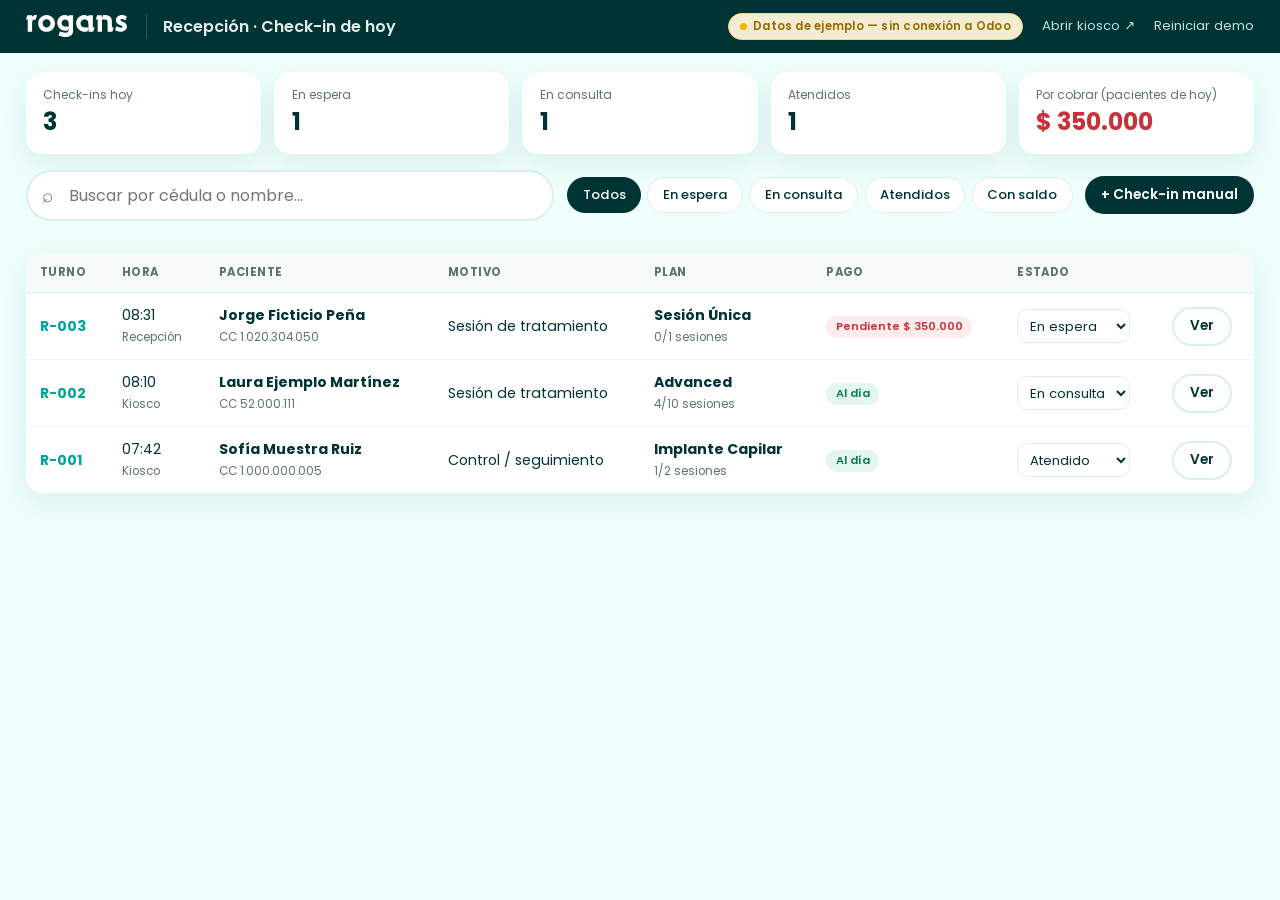
==== recepcion.html @ 2d528770 "Prototipo check-in Rogans (datos de ejemplo)" ====
<!doctype html>
<html lang="es-CO">
<head>
<meta charset="utf-8">
<meta name="viewport" content="width=device-width,initial-scale=1">
<meta name="robots" content="noindex,nofollow">
<title>Rogans · Panel de recepción (prototipo)</title>
<link rel="icon" href="assets/img/icon-32.png">
<link rel="stylesheet" href="css/styles.css">
</head>
<body>
<div class="rec">
  <header class="r-top">
    <img src="assets/img/logo-blanco.svg" alt="Rogans">
    <span class="title">Recepción · Check-in de hoy</span>
    <span class="sp"></span>
    <span class="demo-badge">Datos de ejemplo — sin conexión a Odoo</span>
    <a href="index.html" target="_blank" rel="noopener">Abrir kiosco ↗</a>
    <a href="#" id="reset">Reiniciar demo</a>
  </header>
  <main class="r-main">
    <div class="kpis" id="kpis"></div>
    <div class="toolbar">
      <div class="search"><input id="q" placeholder="Buscar por cédula o nombre…" inputmode="search" autocomplete="off"></div>
      <div class="filters" id="filters"></div>
      <button class="btn sm dark" id="nuevo">+ Check-in manual</button>
    </div>
    <div id="lookup"></div>
    <table class="list"><thead><tr><th>Turno</th><th>Hora</th><th>Paciente</th><th>Motivo</th><th>Plan</th><th>Pago</th><th>Estado</th><th></th></tr></thead><tbody id="rows"></tbody></table>
  </main>
</div>
<div id="drawer-root"></div>
<div id="modal-root"></div>
<script src="js/data.js"></script>
<script src="js/odooService.js"></script>
<script src="js/util.js"></script>
<script src="js/recepcion.js"></script>
</body>
</html>
---- css/styles.css ----
@font-face{font-family:Poppins;src:url(../assets/fonts/Poppins-Regular.ttf) format("truetype");font-weight:400;font-display:swap}
@font-face{font-family:Poppins;src:url(../assets/fonts/Poppins-Medium.ttf) format("truetype");font-weight:500;font-display:swap}
@font-face{font-family:Poppins;src:url(../assets/fonts/Poppins-SemiBold.ttf) format("truetype");font-weight:600;font-display:swap}
@font-face{font-family:Poppins;src:url(../assets/fonts/Poppins-Bold.ttf) format("truetype");font-weight:700;font-display:swap}
:root{--teal:#00d0c0;--teal2:#00a49b;--dark:#003334;--mint:#eefffc;--ink:#2b4647;--muted:#5d7374;--line:#d9efec;
--red:#c8323a;--redbg:#fdecee;--amber:#9a6a00;--amberbg:#fff6dc;--green:#0b7a52;--greenbg:#e3f7ee;--blue:#245b9e;--bluebg:#e8f0fb;
--r:18px;--sh:0 10px 30px rgba(0,51,52,.08)}
*{box-sizing:border-box;margin:0;padding:0;-webkit-tap-highlight-color:transparent}
html,body{height:100%}
body{font-family:Poppins,system-ui,sans-serif;color:var(--dark);background:var(--mint);-webkit-text-size-adjust:100%}
button{font:inherit;color:inherit;background:none;border:0;cursor:pointer;touch-action:manipulation}
input,select,textarea{font:inherit;color:inherit}
.hidden{display:none!important}
.demo-badge{display:inline-flex;align-items:center;gap:.4rem;font-size:.72rem;font-weight:600;letter-spacing:.02em;color:var(--amber);background:var(--amberbg);border:1px solid #f1d58a;border-radius:999px;padding:.25rem .7rem;white-space:nowrap}
.demo-badge::before{content:"";width:7px;height:7px;border-radius:50%;background:#f5b301}
.tag{display:inline-block;font-size:.7rem;font-weight:600;border-radius:999px;padding:.15rem .6rem;white-space:nowrap}
.tag.ok{background:var(--greenbg);color:var(--green)} .tag.bad{background:var(--redbg);color:var(--red)}
.tag.warn{background:var(--amberbg);color:var(--amber)} .tag.info{background:var(--bluebg);color:var(--blue)} .tag.mute{background:#eef3f3;color:var(--muted)}
.tag.ex{background:#fff;border:1px dashed #e0a800;color:var(--amber)}
.btn{display:inline-flex;align-items:center;justify-content:center;gap:.5rem;border-radius:999px;font-weight:600;padding:.85rem 1.6rem;background:var(--teal);color:var(--dark);transition:transform .1s,background .2s;min-height:52px}
.btn:active{transform:scale(.97)} .btn:hover{background:#19e0d0}
.btn.dark{background:var(--dark);color:#fff} .btn.dark:hover{background:#0b4a4b}
.btn.ghost{background:transparent;border:2px solid var(--line);color:var(--dark)} .btn.ghost:hover{border-color:var(--teal)}
.btn.sm{min-height:38px;padding:.45rem 1rem;font-size:.85rem}
.btn[disabled]{opacity:.4;pointer-events:none}
.card{background:#fff;border-radius:var(--r);box-shadow:var(--sh);padding:1.4rem}

/* ================= KIOSK ================= */
.kiosk{height:100vh;height:100dvh;display:flex;flex-direction:column;overflow:hidden;user-select:none;-webkit-user-select:none}
.k-top{display:flex;align-items:center;gap:1rem;padding:1rem 2rem;background:#fff;border-bottom:1px solid var(--line);flex:0 0 auto}
.k-top img{height:26px}
.k-top .sp{flex:1}
.k-top .clock{font-weight:600;color:var(--muted);font-size:.95rem}
.k-top a.rec-link{font-size:.75rem;color:var(--muted);text-decoration:none;border:1px solid var(--line);border-radius:999px;padding:.25rem .7rem}
.k-steps{display:flex;gap:.4rem;align-items:center}
.k-steps i{width:28px;height:6px;border-radius:9px;background:var(--line);display:block;transition:background .3s}
.k-steps i.on{background:var(--teal)}
.k-body{flex:1;overflow:auto;position:relative}
.screen{min-height:100%;padding:2rem 3rem 2.5rem;display:flex;flex-direction:column;animation:fade .35s ease}
@keyframes fade{from{opacity:0;transform:translateY(8px)}to{opacity:1;transform:none}}
.screen h1{font-size:2.3rem;line-height:1.15;font-weight:700;letter-spacing:-.01em}
.screen h1 em{font-style:normal;color:var(--teal2)}
.screen .lead{font-size:1.15rem;color:var(--muted);margin-top:.4rem}
.k-actions{display:flex;gap:1rem;justify-content:flex-end;margin-top:auto;padding-top:1.2rem;position:sticky;bottom:0;background:linear-gradient(to top,var(--mint) 70%,rgba(238,255,252,0));padding-bottom:.2rem;z-index:2}
.k-actions .btn{min-height:64px;font-size:1.15rem;padding:1rem 2.4rem}
.k-actions .left{margin-right:auto}

/* welcome */
.welcome{background:var(--dark);color:#fff;justify-content:center;align-items:flex-start;position:relative;overflow:hidden;padding:3rem 5rem}
.welcome::after{content:"";position:absolute;right:-12vw;top:-10vh;width:60vw;height:60vw;border-radius:50%;background:radial-gradient(circle at 30% 30%,rgba(0,208,192,.45),rgba(0,208,192,0) 65%)}
.welcome .logo{height:46px;margin-bottom:2.2rem}
.welcome h1{font-size:3.4rem;max-width:15ch}
.welcome h1 em{color:var(--teal)}
.welcome p{font-size:1.3rem;color:#bfe0dd;margin:1rem 0 2.4rem;max-width:34ch}
.welcome .btn{font-size:1.4rem;min-height:84px;padding:1.2rem 3.2rem;position:relative;z-index:1}
.welcome .meta{position:absolute;left:5rem;bottom:2rem;display:flex;gap:1rem;align-items:center;color:#8fb3b1;font-size:.9rem;z-index:1}
.welcome .tiles{position:absolute;right:5rem;top:50%;transform:translateY(-50%);display:grid;gap:1rem;z-index:1}
.welcome .tile{background:rgba(255,255,255,.07);border:1px solid rgba(255,255,255,.12);border-radius:20px;padding:1rem 1.4rem;min-width:300px;display:flex;gap:1rem;align-items:center}
.welcome .tile b{display:block;font-size:1.05rem}.welcome .tile small{color:#9fc4c1}
.welcome .tile .n{width:42px;height:42px;border-radius:50%;background:var(--teal);color:var(--dark);font-weight:700;display:grid;place-items:center;flex:0 0 auto}

/* document */
.docgrid{display:grid;grid-template-columns:1.1fr 1fr;gap:2.5rem;margin-top:1.5rem;align-items:start}
.tipos{display:flex;flex-wrap:wrap;gap:.6rem;margin:1rem 0 1.4rem}
.tipos button{border:2px solid var(--line);background:#fff;border-radius:14px;padding:.7rem 1.1rem;font-weight:600;min-height:56px;text-align:left}
.tipos button small{display:block;font-weight:400;font-size:.72rem;color:var(--muted)}
.tipos button.on{border-color:var(--teal);background:#e6fffb;box-shadow:0 0 0 3px rgba(0,208,192,.2)}
.docdisplay{background:#fff;border:2px solid var(--line);border-radius:20px;padding:1.2rem 1.5rem;font-size:2.6rem;font-weight:600;letter-spacing:.08em;min-height:96px;display:flex;align-items:center}
.docdisplay.empty{color:#b5c9c8;font-size:1.4rem;letter-spacing:0;font-weight:500}
.docdisplay .caret{width:3px;height:2.4rem;background:var(--teal);margin-left:4px;animation:blink 1s steps(1) infinite}
@keyframes blink{50%{opacity:0}}
.keypad{display:grid;grid-template-columns:repeat(3,1fr);gap:.8rem}
.keypad button{background:#fff;border-radius:18px;box-shadow:var(--sh);font-size:2rem;font-weight:600;height:82px}
.keypad button:active{background:#e6fffb}
.keypad .fn{font-size:1rem;color:var(--muted)}
.demo-hint{margin-top:1.4rem;font-size:.85rem;color:var(--muted)}
.demo-hint .chips{display:flex;flex-wrap:wrap;gap:.5rem;margin-top:.5rem}
.demo-hint .chips button{border:1px dashed #9cc;border-radius:10px;padding:.35rem .7rem;font-size:.78rem;background:#fff}
.err{color:var(--red);font-weight:500;margin-top:.6rem;min-height:1.4rem}

/* loading */
.loading{align-items:center;justify-content:center;text-align:center}
.spinner{width:84px;height:84px;border-radius:50%;border:8px solid var(--line);border-top-color:var(--teal);animation:spin 1s linear infinite;margin-bottom:1.6rem}
@keyframes spin{to{transform:rotate(360deg)}}
.loading .steps{margin-top:1.2rem;color:var(--muted);text-align:left;display:grid;gap:.4rem}
.loading .steps div{opacity:.35;transition:opacity .3s}.loading .steps div.on{opacity:1}
.loading .steps div::before{content:"○ ";color:var(--teal2)}.loading .steps div.on::before{content:"✓ "}

/* forms */
.form{display:grid;grid-template-columns:repeat(3,1fr);gap:.8rem 1.2rem;margin-top:1.1rem}
.field{display:flex;flex-direction:column;gap:.35rem}
.field.s2{grid-column:span 2}.field.s3{grid-column:1/-1}
.field label{font-size:.8rem;font-weight:600;color:var(--muted)}
.field label .opt{font-weight:400}
.field input,.field select,.field textarea{border:2px solid var(--line);border-radius:14px;padding:.8rem 1rem;background:#fff;min-height:52px;font-size:1.05rem;width:100%}
.field input:focus,.field select:focus,.field textarea:focus{outline:none;border-color:var(--teal);box-shadow:0 0 0 3px rgba(0,208,192,.18)}
.field input[readonly]{background:#f3f8f8;color:var(--muted)}
.field.invalid input,.field.invalid select{border-color:var(--red)}
.consent{grid-column:1/-1;display:flex;gap:1rem;align-items:flex-start;background:#fff;border:2px solid var(--line);border-radius:16px;padding:1rem 1.2rem;cursor:pointer}
.consent input{width:30px;height:30px;accent-color:var(--teal2);flex:0 0 auto;margin-top:.1rem}
.consent span{font-size:.9rem;color:var(--ink);line-height:1.45}
.consent.invalid{border-color:var(--red)}
.who{display:flex;align-items:center;gap:1rem}
.avatar{width:64px;height:64px;border-radius:50%;background:var(--dark);color:var(--teal);font-weight:700;font-size:1.4rem;display:grid;place-items:center;flex:0 0 auto}
.found-banner{display:flex;align-items:center;gap:.8rem;background:#fff;border-radius:14px;padding:.6rem 1rem;font-size:.85rem;color:var(--muted);margin-top:1rem;border:1px solid var(--line);width:max-content;max-width:100%}

/* payment status */
.paygrid{display:grid;grid-template-columns:1.3fr 1fr;gap:1.5rem;margin-top:1.5rem;align-items:start}
.status-hero{border-radius:22px;padding:1.6rem 1.8rem;display:flex;gap:1.2rem;align-items:center}
.status-hero.ok{background:var(--greenbg);color:var(--green)}
.status-hero.bad{background:var(--redbg);color:var(--red)}
.status-hero .ic{width:64px;height:64px;border-radius:50%;display:grid;place-items:center;font-size:2rem;font-weight:700;background:#fff;flex:0 0 auto}
.status-hero h2{font-size:1.5rem}.status-hero p{color:var(--ink);opacity:.85}
.status-hero .amt{margin-left:auto;text-align:right}.status-hero .amt b{display:block;font-size:1.9rem;color:var(--red);white-space:nowrap}
.debts{margin-top:1rem;display:grid;gap:.7rem}
.debt{display:grid;grid-template-columns:1fr auto;gap:.2rem 1rem;background:#fff;border-radius:16px;padding:1rem 1.2rem;box-shadow:var(--sh)}
.debt b{font-size:1.05rem}.debt .m{font-weight:700;font-size:1.2rem;text-align:right}
.debt small{color:var(--muted)}
.paybox h3{font-size:1.1rem;margin-bottom:.8rem}
.payopt{display:flex;gap:1rem;align-items:center;width:100%;text-align:left;border:2px solid var(--line);background:#fff;border-radius:16px;padding:1rem 1.1rem;margin-bottom:.7rem;min-height:72px}
.payopt.on{border-color:var(--teal);background:#e6fffb}
.payopt .pi{width:44px;height:44px;border-radius:12px;background:var(--mint);display:grid;place-items:center;font-size:1.3rem;flex:0 0 auto}
.payopt b{display:block}.payopt small{color:var(--muted)}
.qrbox{display:flex;gap:1rem;align-items:center;background:#fff;border-radius:16px;padding:1rem;border:2px dashed var(--teal)}
.qrbox .qr{width:120px;height:120px;flex:0 0 auto;background:
 repeating-linear-gradient(90deg,var(--dark) 0 8px,transparent 8px 14px),repeating-linear-gradient(0deg,var(--dark) 0 6px,transparent 6px 15px);opacity:.85;border-radius:8px;position:relative}
.qrbox .qr::after{content:"DEMO";position:absolute;inset:40% 18%;background:#fff;display:grid;place-items:center;font-size:.7rem;font-weight:700;color:var(--amber)}
.pkg-active{display:flex;gap:1rem;align-items:center}
.progress{height:10px;background:var(--line);border-radius:9px;overflow:hidden;margin-top:.5rem}
.progress i{display:block;height:100%;background:var(--teal)}

/* packages */
.linetabs{display:flex;gap:.6rem;margin-top:1.2rem;flex-wrap:wrap}
.linetabs button{border-radius:999px;padding:.7rem 1.4rem;font-weight:600;border:2px solid var(--line);background:#fff;min-height:52px}
.linetabs button.on{background:var(--dark);color:#fff;border-color:var(--dark)}
.pkgs{display:grid;grid-template-columns:repeat(auto-fill,minmax(250px,1fr));gap:1rem;margin-top:1.2rem}
.pkg{position:relative;text-align:left;background:#fff;border:2px solid transparent;border-radius:20px;padding:1.2rem 1.2rem 1rem;box-shadow:var(--sh);display:flex;flex-direction:column;gap:.5rem;min-height:250px}
.pkg.on{border-color:var(--teal);box-shadow:0 0 0 4px rgba(0,208,192,.25)}
.pkg .pop{position:absolute;top:-10px;right:14px;background:var(--teal);color:var(--dark);font-size:.7rem;font-weight:700;border-radius:999px;padding:.2rem .7rem}
.pkg h3{font-size:1.2rem}
.pkg ul{list-style:none;font-size:.82rem;color:var(--ink);display:grid;gap:.2rem}
.pkg ul li::before{content:"✓ ";color:var(--teal2);font-weight:700}
.pkg .price{margin-top:auto;display:flex;align-items:baseline;gap:.5rem;flex-wrap:wrap}
.pkg .price b{font-size:1.35rem}.pkg .price s{color:var(--muted);font-size:.85rem}
.pkg .check{position:absolute;top:14px;right:14px;width:30px;height:30px;border-radius:50%;border:2px solid var(--line);display:grid;place-items:center;font-weight:700;color:#fff}
.pkg.on .check{background:var(--teal2);border-color:var(--teal2)}
.pkg-note{font-size:.78rem;color:var(--muted);margin-top:.8rem}

/* done */
.done{align-items:center;justify-content:center;text-align:center}
.done .big{width:110px;height:110px;border-radius:50%;background:var(--teal);display:grid;place-items:center;font-size:3.4rem;color:var(--dark);font-weight:700;margin-bottom:1rem;animation:pop .5s ease}
@keyframes pop{0%{transform:scale(.4)}70%{transform:scale(1.1)}100%{transform:scale(1)}}
.turno{background:var(--dark);color:#fff;border-radius:24px;padding:1.2rem 2.4rem;margin:1.4rem 0}
.turno small{color:#9fc4c1;display:block;font-size:.9rem}.turno b{font-size:3.4rem;letter-spacing:.06em;color:var(--teal)}
.summary{display:grid;grid-template-columns:repeat(3,minmax(0,1fr));gap:.8rem;max-width:900px;width:100%;text-align:left}
.summary div{background:#fff;border-radius:16px;padding:.9rem 1.1rem;box-shadow:var(--sh)}
.summary small{color:var(--muted);font-size:.75rem;display:block}.summary b{font-size:.98rem}
.countdown{margin-top:1.2rem;color:var(--muted);font-size:.9rem}

/* ================= RECEPCION ================= */
.rec{min-height:100vh;display:flex;flex-direction:column}
.r-top{display:flex;align-items:center;gap:1.2rem;padding:.8rem 1.6rem;background:var(--dark);color:#fff;position:sticky;top:0;z-index:5}
.r-top img{height:22px}
.r-top .title{font-weight:600;font-size:1rem;opacity:.9;border-left:1px solid rgba(255,255,255,.2);padding-left:1rem}
.r-top .sp{flex:1}
.r-top a{color:#bfe0dd;font-size:.82rem;text-decoration:none}
.r-top .demo-badge{background:rgba(255,246,220,.95)}
.r-main{padding:1.2rem 1.6rem 2rem;display:flex;flex-direction:column;gap:1rem;flex:1}
.kpis{display:grid;grid-template-columns:repeat(5,1fr);gap:.8rem}
.kpi{background:#fff;border-radius:16px;padding:.9rem 1.1rem;box-shadow:var(--sh)}
.kpi small{color:var(--muted);font-size:.75rem;display:block}.kpi b{font-size:1.5rem}
.kpi.red b{color:var(--red)}
.toolbar{display:flex;gap:.8rem;align-items:center;flex-wrap:wrap}
.search{flex:1;min-width:260px;position:relative}
.search input{width:100%;border:2px solid var(--line);border-radius:999px;padding:.7rem 1rem .7rem 2.6rem;background:#fff}
.search input:focus{outline:none;border-color:var(--teal)}
.search::before{content:"⌕";position:absolute;left:1rem;top:50%;transform:translateY(-50%);font-size:1.2rem;color:var(--muted)}
.filters{display:flex;gap:.4rem}
.filters button{border:1.5px solid var(--line);background:#fff;border-radius:999px;padding:.45rem .9rem;font-size:.82rem;font-weight:500}
.filters button.on{background:var(--dark);color:#fff;border-color:var(--dark)}
table.list{width:100%;border-collapse:separate;border-spacing:0;background:#fff;border-radius:16px;box-shadow:var(--sh);overflow:hidden;font-size:.88rem}
.list th{text-align:left;font-size:.72rem;text-transform:uppercase;letter-spacing:.04em;color:var(--muted);padding:.7rem .9rem;background:#f6fbfa;border-bottom:1px solid var(--line)}
.list td:first-child,.list th:first-child{white-space:nowrap}
.list td{padding:.75rem .9rem;border-bottom:1px solid #eef5f4;vertical-align:middle}
.list tr:last-child td{border-bottom:0}
.list tbody tr{cursor:pointer}.list tbody tr:hover td{background:#f8fdfc}
.list .turn{font-weight:700;color:var(--teal2)}
.list .pname b{display:block}.list .pname small{color:var(--muted)}
.list select{border:1.5px solid var(--line);border-radius:10px;padding:.35rem .5rem;background:#fff;font-size:.82rem}
.empty-row td{text-align:center;color:var(--muted);padding:2rem}
.lookup-result{background:#fff;border-radius:14px;border:1px dashed var(--teal);padding:.8rem 1rem;display:flex;gap:1rem;align-items:center;font-size:.9rem}
.lookup-result .sp{flex:1}

/* drawer */
.scrim{position:fixed;inset:0;background:rgba(0,30,31,.35);z-index:20;animation:fadein .2s}
@keyframes fadein{from{opacity:0}}
.drawer{position:fixed;top:0;right:0;bottom:0;width:min(640px,96vw);background:#fbfefe;z-index:21;box-shadow:-10px 0 40px rgba(0,0,0,.15);display:flex;flex-direction:column;animation:slide .25s ease}
@keyframes slide{from{transform:translateX(40px);opacity:0}}
.d-head{padding:1.1rem 1.4rem;border-bottom:1px solid var(--line);display:flex;gap:1rem;align-items:center;background:#fff}
.d-head .avatar{width:52px;height:52px;font-size:1.1rem}
.d-head h2{font-size:1.15rem}.d-head small{color:var(--muted)}
.d-head .x{margin-left:auto;width:40px;height:40px;border-radius:50%;background:var(--mint);font-size:1.2rem}
.d-tabs{display:flex;gap:.2rem;padding:0 1.2rem;background:#fff;border-bottom:1px solid var(--line)}
.d-tabs button{padding:.8rem .9rem;font-weight:600;font-size:.88rem;color:var(--muted);border-bottom:3px solid transparent}
.d-tabs button.on{color:var(--dark);border-color:var(--teal)}
.d-body{flex:1;overflow:auto;padding:1.2rem 1.4rem;display:flex;flex-direction:column;gap:1rem}
.d-body .form{grid-template-columns:1fr 1fr;margin-top:0}
.d-body .field input,.d-body .field select{min-height:44px;font-size:.92rem;padding:.55rem .8rem;border-radius:10px}
.d-body .consent{padding:.7rem .9rem}.d-body .consent input{width:22px;height:22px}
.d-quick{display:flex;gap:.5rem;flex-wrap:wrap;align-items:center;padding:.8rem 1.4rem;background:#fff;border-bottom:1px solid var(--line)}
.d-quick .lbl{font-size:.78rem;color:var(--muted);margin-right:.2rem}
.seg{display:inline-flex;border:1.5px solid var(--line);border-radius:999px;overflow:hidden}
.seg button{padding:.4rem .8rem;font-size:.8rem;font-weight:600}
.seg button.on{background:var(--dark);color:#fff}
.box{background:#fff;border-radius:14px;border:1px solid var(--line);padding:1rem}
.box h4{font-size:.85rem;text-transform:uppercase;letter-spacing:.04em;color:var(--muted);margin-bottom:.6rem;display:flex;align-items:center;gap:.5rem}
.box h4 .sp{flex:1}
.row{display:flex;gap:.8rem;align-items:center;padding:.55rem 0;border-bottom:1px solid #eef5f4;font-size:.88rem}
.row:last-child{border-bottom:0}
.row .grow{flex:1}.row small{color:var(--muted);display:block}
.row .amt{font-weight:700}
.timeline{display:grid;gap:.1rem}
.saldo{display:flex;align-items:center;gap:1rem;border-radius:14px;padding:.9rem 1rem}
.saldo.bad{background:var(--redbg)}.saldo.ok{background:var(--greenbg)}
.saldo b{font-size:1.3rem}.saldo.bad b{color:var(--red)}.saldo.ok b{color:var(--green)}
.saldo .grow{flex:1}

/* modal */
.modal{position:fixed;inset:0;z-index:30;display:grid;place-items:center;background:rgba(0,30,31,.45);animation:fadein .2s}
.modal .m{background:#fff;border-radius:22px;width:min(620px,94vw);max-height:92vh;overflow:auto;padding:1.4rem 1.6rem;box-shadow:0 30px 80px rgba(0,0,0,.3)}
.modal h3{font-size:1.25rem;margin-bottom:.2rem}.modal .sub{color:var(--muted);font-size:.85rem;margin-bottom:1rem}
.methods{display:grid;grid-template-columns:repeat(4,1fr);gap:.5rem;margin:.4rem 0 1rem}
.methods button{border:2px solid var(--line);border-radius:14px;padding:.6rem .4rem;font-size:.78rem;font-weight:600;display:flex;flex-direction:column;align-items:center;gap:.25rem;min-height:72px;justify-content:center;text-align:center}
.methods button span{font-size:1.3rem}
.methods button.on{border-color:var(--teal);background:#e6fffb}
.m .form{grid-template-columns:1fr 1fr;margin-top:0}
.m .field input,.m .field select{min-height:46px;font-size:.95rem;padding:.55rem .8rem;border-radius:12px}
.m-actions{display:flex;justify-content:flex-end;gap:.6rem;margin-top:1.2rem}
.method-note{font-size:.8rem;background:var(--mint);border-radius:12px;padding:.6rem .8rem;color:var(--ink);margin-top:.6rem}
.pkpick{display:grid;gap:.5rem;max-height:46vh;overflow:auto;margin:.6rem 0}
.pkpick button{display:flex;gap:.8rem;align-items:center;border:2px solid var(--line);border-radius:14px;padding:.7rem .9rem;text-align:left}
.pkpick button.on{border-color:var(--teal);background:#e6fffb}
.pkpick .grow{flex:1}.pkpick small{color:var(--muted)}
.toast{position:fixed;bottom:24px;left:50%;transform:translateX(-50%);background:var(--dark);color:#fff;padding:.8rem 1.3rem;border-radius:999px;z-index:40;font-size:.9rem;box-shadow:0 10px 30px rgba(0,0,0,.25);animation:fadein .2s}

@media (max-width:1000px){
 .screen{padding:1.5rem}
 .docgrid,.paygrid{grid-template-columns:1fr}
 .form{grid-template-columns:1fr 1fr}
 .welcome{padding:2rem}.welcome .tiles{display:none}.welcome h1{font-size:2.4rem}
 .kpis{grid-template-columns:repeat(2,1fr)}
 .summary{grid-template-columns:1fr 1fr}
 .methods{grid-template-columns:repeat(2,1fr)}
}
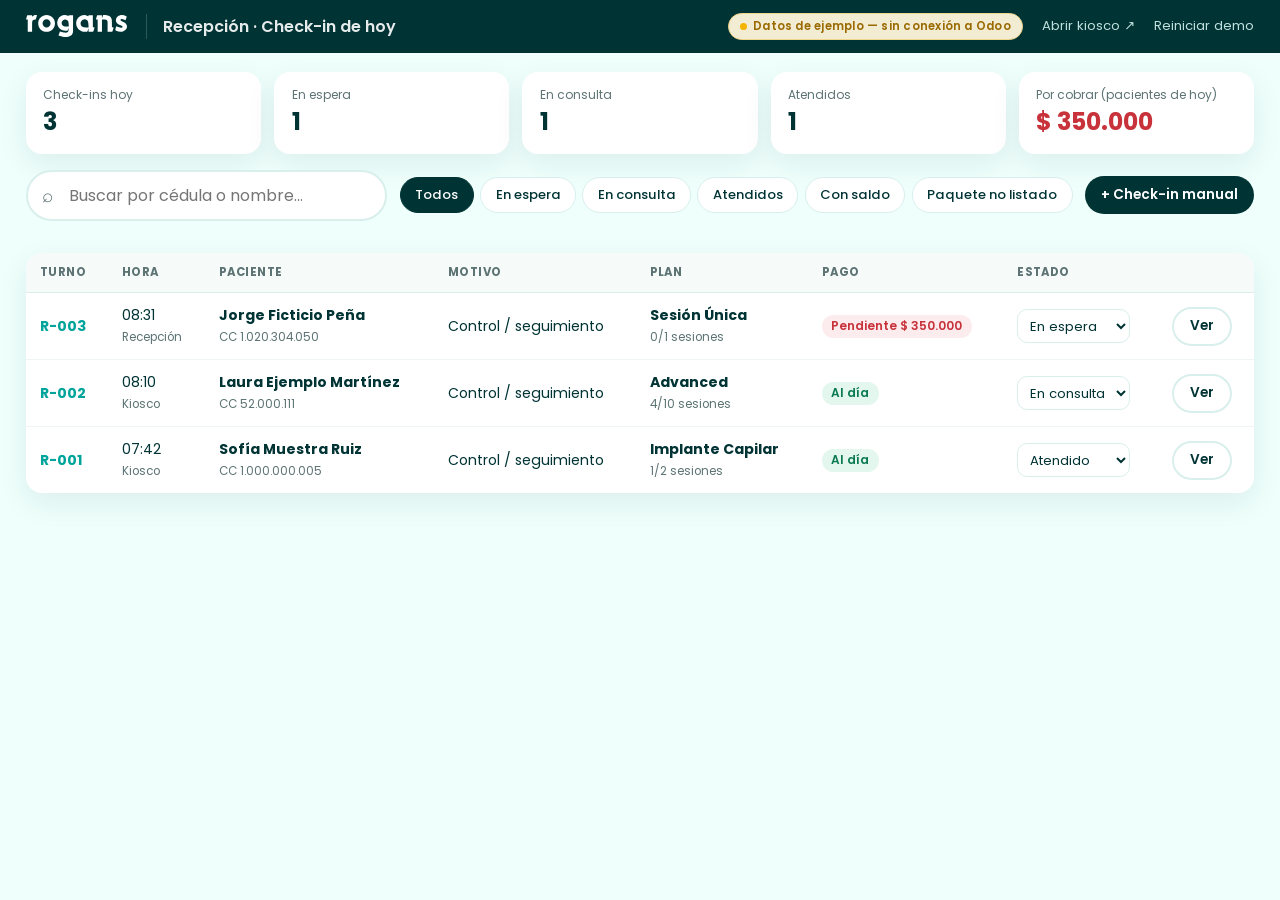
==== commit 1c29351d: "Kiosko responsive para iPad (vertical/horizontal), safe-area, dvh, cache-busting ?v=3" ====
--- a/recepcion.html
+++ b/recepcion.html
@@ -6,7 +6,7 @@
 <meta name="robots" content="noindex,nofollow">
 <title>Rogans · Panel de recepción (prototipo)</title>
 <link rel="icon" href="assets/img/icon-32.png">
-<link rel="stylesheet" href="css/styles.css">
+<link rel="stylesheet" href="css/styles.css?v=3">
 </head>
 <body>
 <div class="rec">
@@ -31,9 +31,9 @@
 </div>
 <div id="drawer-root"></div>
 <div id="modal-root"></div>
-<script src="js/data.js"></script>
-<script src="js/odooService.js"></script>
-<script src="js/util.js"></script>
-<script src="js/recepcion.js"></script>
+<script src="js/data.js?v=3"></script>
+<script src="js/odooService.js?v=3"></script>
+<script src="js/util.js?v=3"></script>
+<script src="js/recepcion.js?v=3"></script>
 </body>
 </html>
--- a/css/styles.css
+++ b/css/styles.css
@@ -7,13 +7,14 @@
 --r:18px;--sh:0 10px 30px rgba(0,51,52,.08)}
 *{box-sizing:border-box;margin:0;padding:0;-webkit-tap-highlight-color:transparent}
 html,body{height:100%}
-body{font-family:Poppins,system-ui,sans-serif;color:var(--dark);background:var(--mint);-webkit-text-size-adjust:100%}
+html{height:-webkit-fill-available}
+body{overscroll-behavior:none;font-family:Poppins,system-ui,sans-serif;color:var(--dark);background:var(--mint);-webkit-text-size-adjust:100%}
 button{font:inherit;color:inherit;background:none;border:0;cursor:pointer;touch-action:manipulation}
 input,select,textarea{font:inherit;color:inherit}
 .hidden{display:none!important}
 .demo-badge{display:inline-flex;align-items:center;gap:.4rem;font-size:.72rem;font-weight:600;letter-spacing:.02em;color:var(--amber);background:var(--amberbg);border:1px solid #f1d58a;border-radius:999px;padding:.25rem .7rem;white-space:nowrap}
 .demo-badge::before{content:"";width:7px;height:7px;border-radius:50%;background:#f5b301}
-.tag{display:inline-block;font-size:.7rem;font-weight:600;border-radius:999px;padding:.15rem .6rem;white-space:nowrap}
+.tag{display:inline-block;font-size:.75rem;font-weight:600;border-radius:999px;padding:.15rem .6rem;white-space:nowrap}
 .tag.ok{background:var(--greenbg);color:var(--green)} .tag.bad{background:var(--redbg);color:var(--red)}
 .tag.warn{background:var(--amberbg);color:var(--amber)} .tag.info{background:var(--bluebg);color:var(--blue)} .tag.mute{background:#eef3f3;color:var(--muted)}
 .tag.ex{background:#fff;border:1px dashed #e0a800;color:var(--amber)}
@@ -26,7 +27,7 @@
 .card{background:#fff;border-radius:var(--r);box-shadow:var(--sh);padding:1.4rem}
 
 /* ================= KIOSK ================= */
-.kiosk{height:100vh;height:100dvh;display:flex;flex-direction:column;overflow:hidden;user-select:none;-webkit-user-select:none}
+.kiosk{height:100vh;height:-webkit-fill-available;height:100dvh;touch-action:manipulation;display:flex;flex-direction:column;overflow:hidden;user-select:none;-webkit-user-select:none}
 .k-top{display:flex;align-items:center;gap:1rem;padding:1rem 2rem;background:#fff;border-bottom:1px solid var(--line);flex:0 0 auto}
 .k-top img{height:26px}
 .k-top .sp{flex:1}
@@ -124,7 +125,7 @@
 .qrbox{display:flex;gap:1rem;align-items:center;background:#fff;border-radius:16px;padding:1rem;border:2px dashed var(--teal)}
 .qrbox .qr{width:120px;height:120px;flex:0 0 auto;background:
  repeating-linear-gradient(90deg,var(--dark) 0 8px,transparent 8px 14px),repeating-linear-gradient(0deg,var(--dark) 0 6px,transparent 6px 15px);opacity:.85;border-radius:8px;position:relative}
-.qrbox .qr::after{content:"DEMO";position:absolute;inset:40% 18%;background:#fff;display:grid;place-items:center;font-size:.7rem;font-weight:700;color:var(--amber)}
+.qrbox .qr::after{content:"DEMO";position:absolute;top:40%;right:18%;bottom:40%;left:18%;background:#fff;display:grid;place-items:center;font-size:.7rem;font-weight:700;color:var(--amber)}
 .pkg-active{display:flex;gap:1rem;align-items:center}
 .progress{height:10px;background:var(--line);border-radius:9px;overflow:hidden;margin-top:.5rem}
 .progress i{display:block;height:100%;background:var(--teal)}
@@ -136,7 +137,7 @@
 .pkgs{display:grid;grid-template-columns:repeat(auto-fill,minmax(250px,1fr));gap:1rem;margin-top:1.2rem}
 .pkg{position:relative;text-align:left;background:#fff;border:2px solid transparent;border-radius:20px;padding:1.2rem 1.2rem 1rem;box-shadow:var(--sh);display:flex;flex-direction:column;gap:.5rem;min-height:250px}
 .pkg.on{border-color:var(--teal);box-shadow:0 0 0 4px rgba(0,208,192,.25)}
-.pkg .pop{position:absolute;top:-10px;right:14px;background:var(--teal);color:var(--dark);font-size:.7rem;font-weight:700;border-radius:999px;padding:.2rem .7rem}
+.pkg .pop{position:absolute;top:-10px;right:14px;background:var(--teal);color:var(--dark);font-size:.75rem;font-weight:700;border-radius:999px;padding:.2rem .7rem}
 .pkg h3{font-size:1.2rem}
 .pkg ul{list-style:none;font-size:.82rem;color:var(--ink);display:grid;gap:.2rem}
 .pkg ul li::before{content:"✓ ";color:var(--teal2);font-weight:700}
@@ -192,7 +193,7 @@
 .lookup-result .sp{flex:1}
 
 /* drawer */
-.scrim{position:fixed;inset:0;background:rgba(0,30,31,.35);z-index:20;animation:fadein .2s}
+.scrim{position:fixed;top:0;right:0;bottom:0;left:0;background:rgba(0,30,31,.35);z-index:20;animation:fadein .2s}
 @keyframes fadein{from{opacity:0}}
 .drawer{position:fixed;top:0;right:0;bottom:0;width:min(640px,96vw);background:#fbfefe;z-index:21;box-shadow:-10px 0 40px rgba(0,0,0,.15);display:flex;flex-direction:column;animation:slide .25s ease}
 @keyframes slide{from{transform:translateX(40px);opacity:0}}
@@ -226,7 +227,7 @@
 .saldo .grow{flex:1}
 
 /* modal */
-.modal{position:fixed;inset:0;z-index:30;display:grid;place-items:center;background:rgba(0,30,31,.45);animation:fadein .2s}
+.modal{position:fixed;top:0;right:0;bottom:0;left:0;z-index:30;display:grid;place-items:center;background:rgba(0,30,31,.45);animation:fadein .2s}
 .modal .m{background:#fff;border-radius:22px;width:min(620px,94vw);max-height:92vh;overflow:auto;padding:1.4rem 1.6rem;box-shadow:0 30px 80px rgba(0,0,0,.3)}
 .modal h3{font-size:1.25rem;margin-bottom:.2rem}.modal .sub{color:var(--muted);font-size:.85rem;margin-bottom:1rem}
 .methods{display:grid;grid-template-columns:repeat(4,1fr);gap:.5rem;margin:.4rem 0 1rem}
@@ -252,3 +253,145 @@
  .summary{grid-template-columns:1fr 1fr}
  .methods{grid-template-columns:repeat(2,1fr)}
 }
+
+.precio-nota{display:block;font-size:.8em;opacity:.75;font-weight:400;margin-top:2px}
+
+/* ---- Motivo de la visita (kiosco) ---- */
+.motivos{display:grid;grid-template-columns:repeat(3,1fr);gap:.9rem;margin-top:1.3rem}
+.motivo{display:flex;gap:.9rem;align-items:center;text-align:left;background:#fff;border:2px solid transparent;border-radius:18px;padding:1rem 1.1rem;box-shadow:var(--sh);min-height:96px;position:relative;flex-wrap:wrap}
+.motivo .mi{width:48px;height:48px;border-radius:14px;background:var(--mint);display:grid;place-items:center;font-size:1.5rem;flex:0 0 auto}
+.motivo b{display:block;font-size:1.05rem}.motivo small{color:var(--muted);font-size:.82rem}
+.motivo>span:nth-child(2){flex:1;min-width:0}
+.motivo .tag{position:absolute;top:-9px;right:12px}
+.motivo.on{border-color:var(--teal);box-shadow:0 0 0 4px rgba(0,208,192,.22)}
+.motivo.otro{background:#fffaf0;border:2px dashed #f0c96a}
+.motivo.otro.on{border-style:solid;border-color:var(--amber)}
+.otro-link{align-self:flex-start;margin-top:.9rem;background:#fffaf0;border:2px dashed #f0c96a;color:var(--dark);border-radius:999px;padding:.6rem 1.1rem;font-weight:600;font-size:.92rem}
+.done .big.warn{background:#ffcf5c}
+.card.buy h2{font-size:1.6rem;margin:.1rem 0 .6rem}
+.buy-list{list-style:none;display:grid;gap:.3rem;font-size:.92rem}
+.buy-list li::before{content:"✓ ";color:var(--teal2);font-weight:700}
+.buy-total{display:flex;justify-content:space-between;align-items:baseline;border-top:1px solid var(--line);margin-top:1rem;padding-top:.9rem}
+.buy-total .price{display:flex;gap:.5rem;align-items:baseline;flex-wrap:wrap;justify-content:flex-end}.buy-total .price b{font-size:1.6rem}
+/* ---- Recepción: alertas ---- */
+.flag{margin-top:.25rem}
+.alert-nl{background:var(--amberbg);border:1px solid #f0c96a;border-radius:14px;padding:.9rem 1rem;display:grid;grid-template-columns:1fr auto;gap:.2rem 1rem;align-items:center}
+.alert-nl b{color:var(--dark)}.alert-nl small{color:var(--ink);grid-column:1}.alert-nl button{grid-column:2;grid-row:1/3}
+@media (max-width:1000px){.motivos{grid-template-columns:1fr 1fr}}
+
+/* ================= RESPONSIVE iPad (v3) ================= */
+.demo-badge .s,.rec-link .s{display:none}
+.k-top .clock{white-space:nowrap}
+.k-top a.rec-link{white-space:nowrap;display:inline-flex;align-items:center;gap:.25rem;min-height:32px}
+/* safe areas (iPad sin botón de inicio, modo app a pantalla completa) */
+.k-top{padding-top:max(1rem,env(safe-area-inset-top));padding-left:max(2rem,env(safe-area-inset-left));padding-right:max(2rem,env(safe-area-inset-right))}
+.screen:not(.welcome){padding-left:max(3rem,env(safe-area-inset-left));padding-right:max(3rem,env(safe-area-inset-right))}
+/* barra de acciones fija: fondo sólido para que nada quede "medio tapado" */
+.k-actions{background:var(--mint);box-shadow:0 -14px 18px -14px rgba(0,51,52,.28);margin-left:-.5rem;margin-right:-.5rem;padding-left:.5rem;padding-right:.5rem;padding-bottom:max(.4rem,env(safe-area-inset-bottom))}
+.welcome .k-actions,.done .k-actions{box-shadow:none}
+
+/* ---- iPad horizontal con barra de Safari (≈1180×740, 1024×768, 1080×810) ---- */
+@media (min-width:1001px) and (max-height:860px){
+ .screen{padding-top:1.3rem;padding-bottom:1rem}
+ .screen h1{font-size:2rem}
+ .screen .lead{font-size:1.05rem}
+ .welcome h1{font-size:3rem}.welcome .logo{margin-bottom:1.4rem}.welcome p{margin-bottom:1.8rem}
+ .k-actions{padding-top:.8rem}
+ .k-actions .btn{min-height:58px;padding:.8rem 1.6rem;white-space:nowrap;font-size:1.05rem}
+ .linetabs{margin-top:.7rem}
+ .pkg ul{margin:.5rem 0}
+ .docgrid{margin-top:1rem;gap:2rem}
+ .tipos{margin:.6rem 0 1rem}
+ .docdisplay{min-height:80px;font-size:2.3rem;padding:.9rem 1.3rem}
+ .keypad{gap:.7rem}.keypad button{height:70px}
+ .demo-hint{margin-top:.8rem}
+ .form{gap:.55rem 1rem;margin-top:.8rem}
+ .field input,.field select,.field textarea{min-height:48px;padding:.6rem .9rem}
+ .avatar{width:54px;height:54px;font-size:1.2rem}
+ .found-banner{margin-top:.6rem}
+ .consent{padding:.75rem 1rem}
+ .paygrid{margin-top:1rem}
+ .status-hero{padding:1.2rem 1.5rem}
+ .linetabs{margin-top:.9rem}.linetabs button{min-height:48px;padding:.55rem 1.2rem}
+ .pkgs{grid-template-columns:repeat(auto-fill,minmax(205px,1fr));margin-top:1rem}
+ .pkg{min-height:0;padding:1.1rem 1.1rem .9rem}
+ .pkg h3{font-size:1.1rem;padding-right:2rem}
+ .motivos{margin-top:1rem;gap:.8rem}.motivo{min-height:88px}
+ .qrbox .qr{width:104px;height:104px}
+ .done .big{width:92px;height:92px;font-size:2.8rem}
+ .turno{margin:1rem 0;padding:1rem 2.2rem}.turno b{font-size:3rem}
+}
+
+/* ---- iPad vertical y anchos estrechos (768–1000 px) ---- */
+@media (max-width:1000px){
+ /* encabezado compacto en una sola fila */
+ .k-top{gap:.7rem;padding-top:max(.75rem,env(safe-area-inset-top));padding-bottom:.75rem;padding-left:max(1.25rem,env(safe-area-inset-left));padding-right:max(1.25rem,env(safe-area-inset-right))}
+ .k-top img{height:22px}
+ .k-steps{gap:.3rem}.k-steps i{width:16px;height:5px}
+ .demo-badge .l,.rec-link .l{display:none}
+ .demo-badge .s,.rec-link .s{display:inline}
+ .k-top .demo-badge{font-size:.72rem;padding:.25rem .6rem}
+ .k-top .clock{font-size:.85rem}
+ .k-top a.rec-link{font-size:.78rem;padding:.3rem .75rem}
+ .screen{padding:1.5rem max(1.5rem,env(safe-area-inset-right)) 1.2rem max(1.5rem,env(safe-area-inset-left))}
+ .screen h1{font-size:2.05rem}
+ .screen .lead{font-size:1.05rem}
+ .k-actions .btn{min-height:60px;padding:.9rem 1.8rem;font-size:1.1rem}
+ /* bienvenida: pasos debajo del botón en vez de ocultos */
+ .welcome{justify-content:center;padding:2.5rem max(2.5rem,env(safe-area-inset-left))}
+ .welcome h1{font-size:2.7rem;max-width:16ch}
+ .welcome p{font-size:1.2rem;margin:.8rem 0 2rem}
+ .welcome .tiles{display:grid;position:relative;right:auto;top:auto;transform:none;grid-template-columns:1fr 1fr;margin-top:2.6rem;width:100%;max-width:640px}
+ .welcome .tile{min-width:0;padding:.9rem 1.1rem}
+ .welcome .meta{position:relative;left:auto;bottom:auto;margin-top:2rem}
+ .welcome::after{width:90vw;height:90vw;right:-35vw;top:-25vw}
+ /* documento: teclado centrado, todo en una columna sin scroll */
+ .docgrid{display:flex;flex-direction:column;align-items:stretch;gap:0;margin-top:.9rem}
+ .docgrid>div:first-child{display:contents}
+ .tipos{order:1;display:grid;grid-template-columns:repeat(5,minmax(0,1fr));gap:.5rem;margin:0 0 .8rem}
+ .tipos button{padding:.55rem .6rem;min-height:60px;text-align:center}
+ .tipos button small{font-size:.72rem;line-height:1.2;margin-top:.1rem}
+ .docdisplay{order:2;min-height:76px;font-size:2.2rem;padding:.8rem 1.2rem;justify-content:center}
+ .err{order:3;text-align:center;min-height:1.2rem;margin-top:.3rem}
+ .keypad{order:4;width:100%;max-width:520px;margin:0 auto;gap:.65rem}
+ .keypad button{height:70px}
+ .demo-hint{order:5;margin-top:1rem;text-align:center}
+ .demo-hint .chips{justify-content:center}
+ .demo-hint .chips button{min-height:36px}
+ /* formulario y pagos */
+ .form{grid-template-columns:1fr 1fr;gap:.7rem 1rem}
+ .paygrid{gap:1.1rem;margin-top:1.1rem}
+ .status-hero{padding:1.2rem 1.4rem}
+ .status-hero .amt b{font-size:1.6rem}
+ /* catálogo: 2 columnas, tarjetas sin altura fija */
+ .linetabs{gap:.5rem}.linetabs button{min-height:50px;padding:.6rem 1.1rem}
+ .pkgs{grid-template-columns:repeat(2,minmax(0,1fr));gap:.9rem}
+ .pkg{min-height:0}
+ .pkg h3{padding-right:2rem}
+ .motivos{grid-template-columns:repeat(2,minmax(0,1fr))}
+ .motivo{min-height:92px}
+ .qrbox .qr{width:100px;height:100px}
+ .card.buy{padding:1.2rem 1.3rem}
+ .summary{grid-template-columns:repeat(3,minmax(0,1fr))}
+}
+/* vertical con poca altura útil (iPad mini / barra de Safari) */
+@media (max-width:1000px) and (max-height:1000px){
+ .screen h1{font-size:1.9rem}
+ .keypad button{height:64px}
+ .docdisplay{min-height:68px;font-size:2rem}
+ .tipos button{min-height:56px}
+ .card.buy .buy-list{gap:.15rem}
+ .card.buy h2{font-size:1.4rem;margin-bottom:.4rem}
+ .buy-total{margin-top:.7rem;padding-top:.7rem}
+ .payopt{min-height:64px;padding:.75rem 1rem;margin-bottom:.55rem}
+}
+@media (max-width:700px){
+ .k-steps{display:none}
+ .summary,.motivos,.pkgs{grid-template-columns:1fr}
+ .welcome .tiles{grid-template-columns:1fr}
+}
+
+/* iOS hace zoom en campos con letra < 16px: en pantallas táctiles los subimos a 16px */
+@media (pointer:coarse){
+ input:not([type=checkbox]):not([type=radio]),select,textarea{font-size:16px!important}
+}
